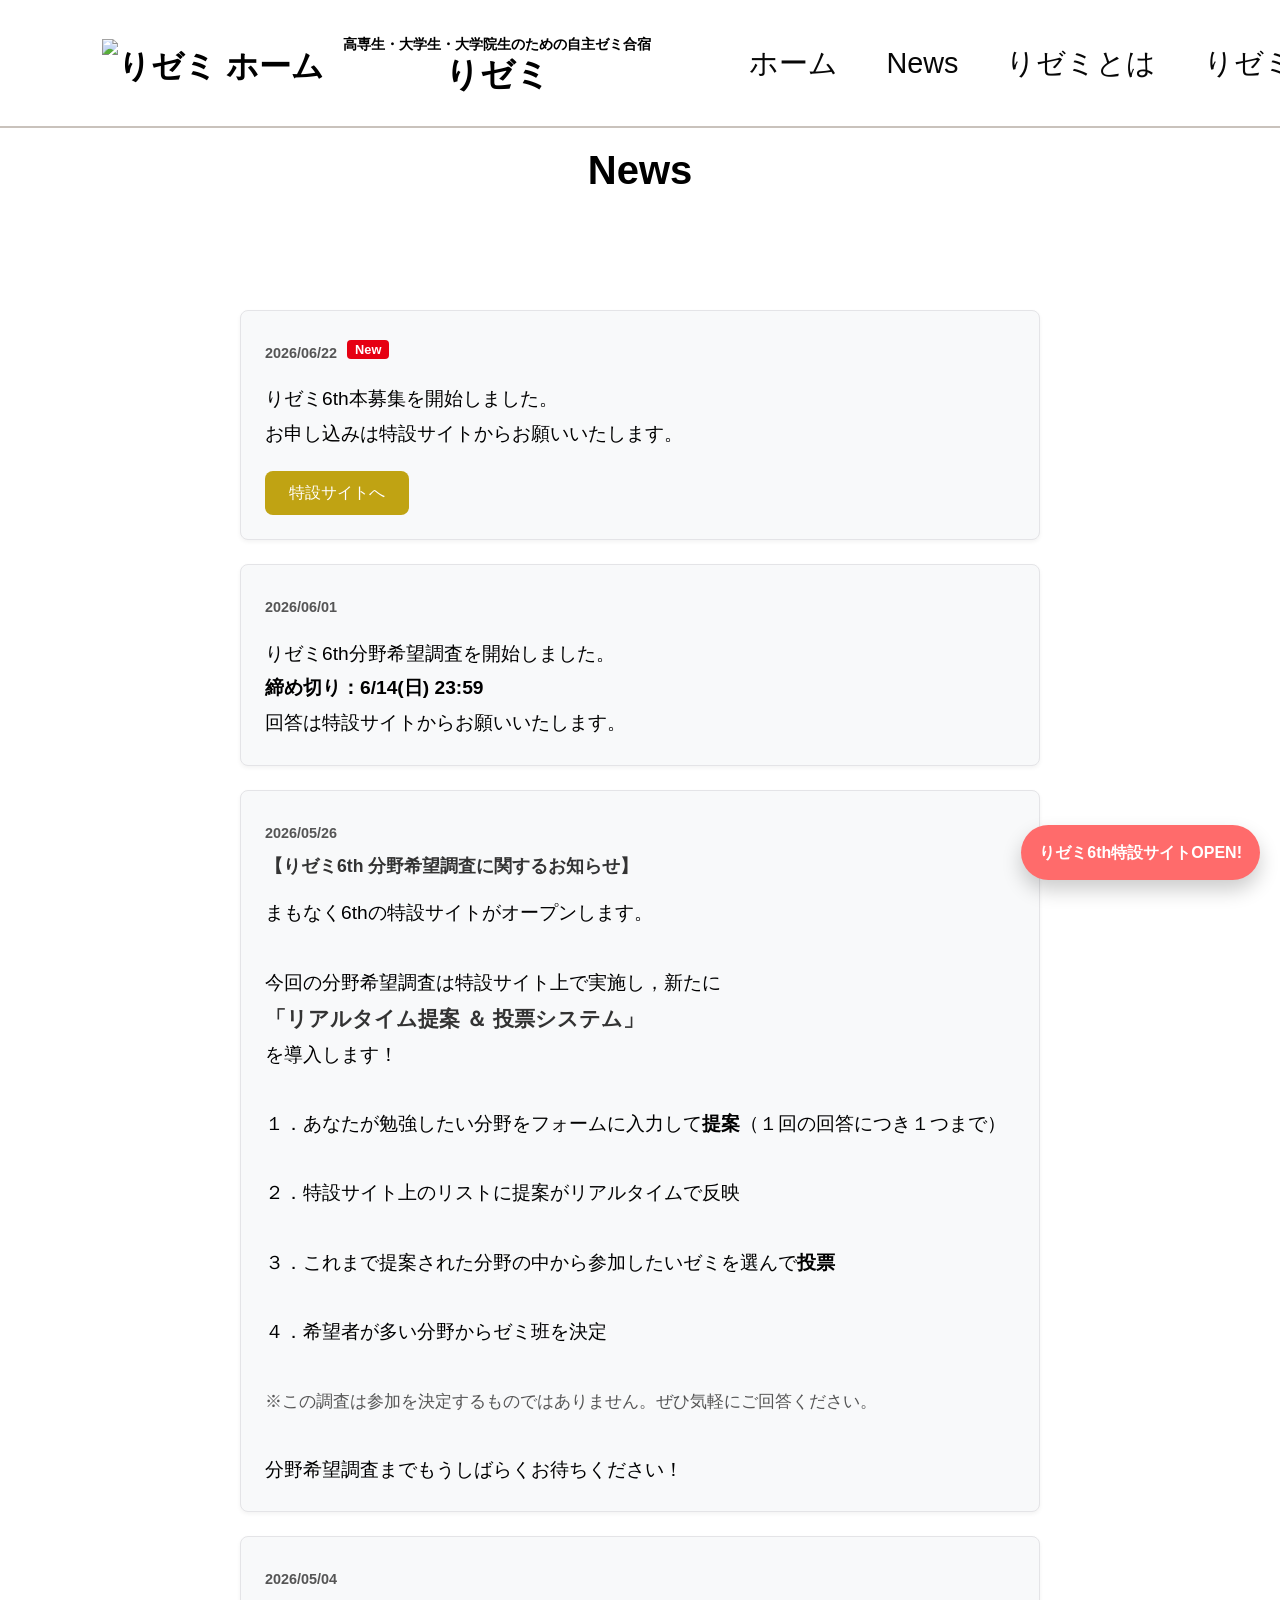
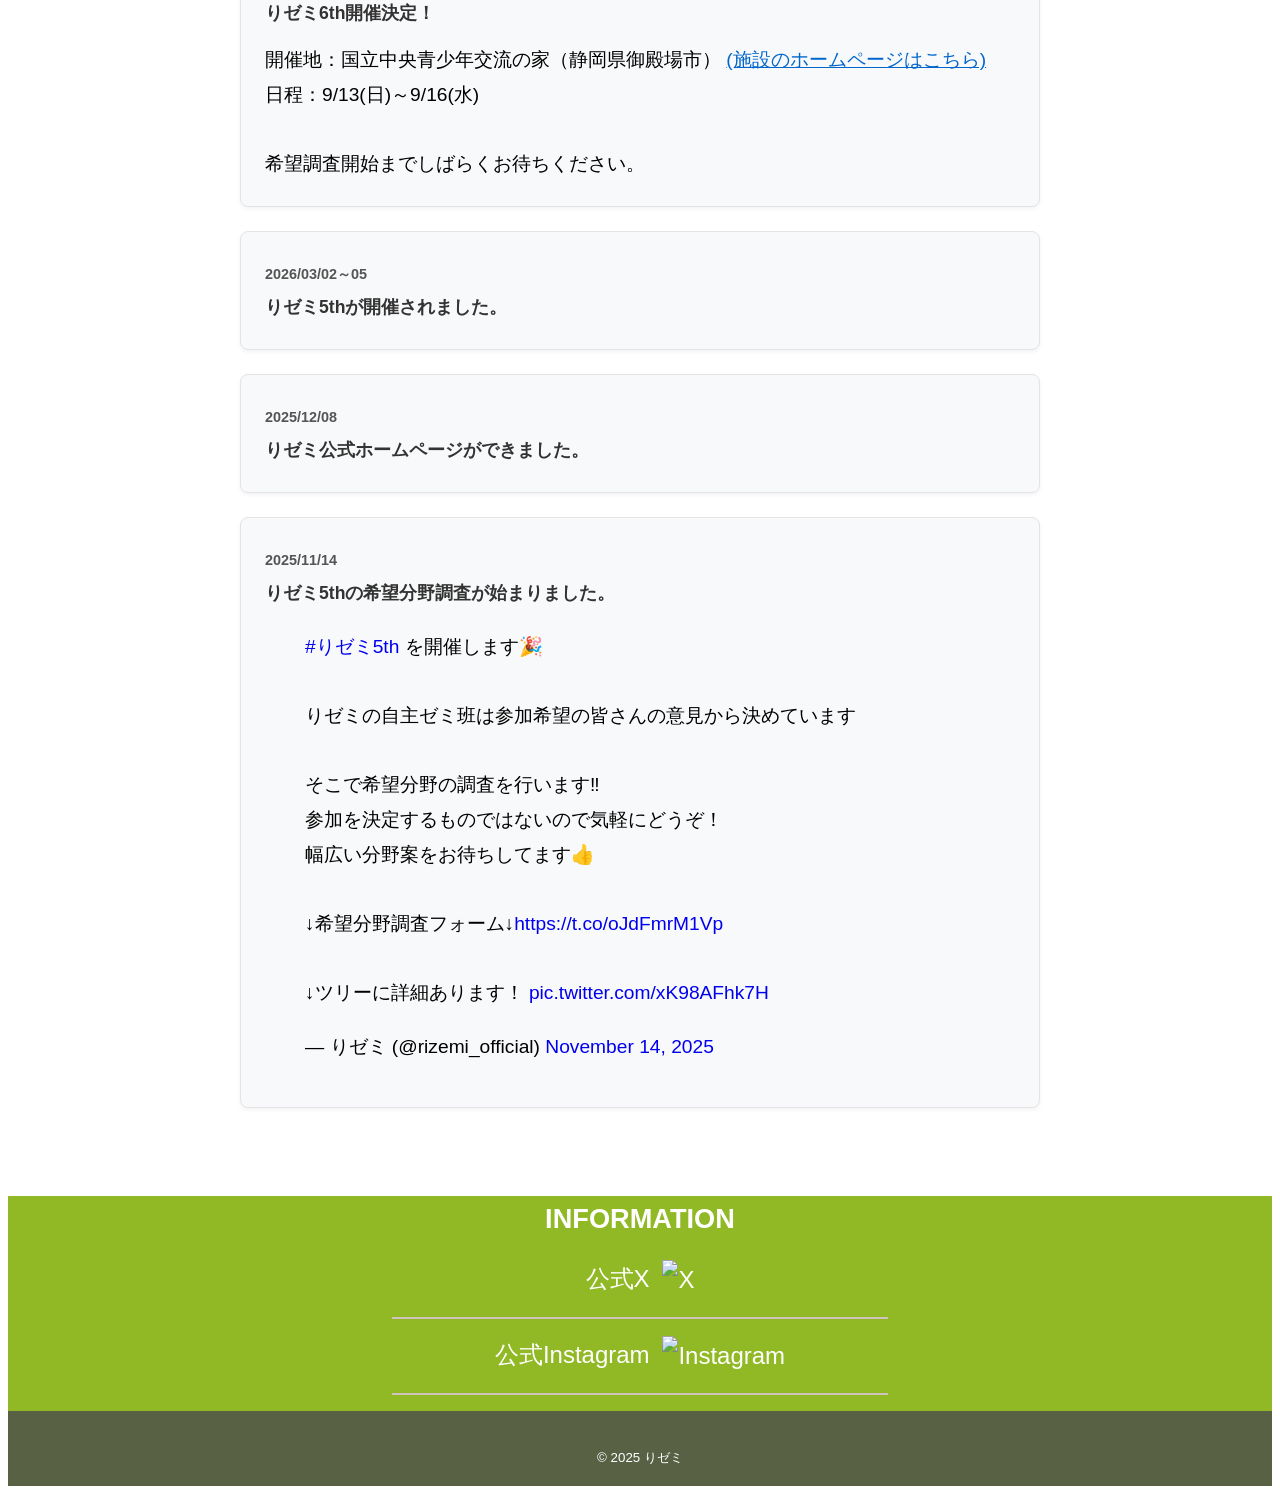
==== news.html @ 4ec4f910 "6/22 news" ====
<!DOCTYPE html>
<html lang="ja">
    <head>
        <meta charset="utf-8">
    <title>りゼミ</title>
    <meta name="description" content="高専生・大学生・大学院生のための自主ゼミ合宿">
        <meta name="viewport" content="width=device-width, initial-scale=1">
    
    <meta property="og:url" content="https://rizemi-official.github.io/news.html">
        <meta property="og:type" content="website">
        <meta property="og:title" content="News | りゼミ">
        <meta property="og:description" content="りゼミの最新情報や過去のお知らせ一覧です。">
        <meta property="og:image" content="https://rizemi-official.github.io/images/りゼミアイコン.png">
        
        <meta property="og:site_name" content="りゼミ">
        <script type="application/ld+json">
        {
          "@context": "https://schema.org",
          "@type": "WebSite",
          "name": "りゼミ",
          "url": "https://rizemi-official.github.io/"
        }
        </script>
        
    <link rel="icon" type="image/png" href="images/りゼミアイコン.png">

    <link rel="stylesheet" href="https://unpkg.com/ress/dist/ress.min.css">

    <link rel="preconnect" href="https://fonts.googleapis.com">
        <link rel="preconnect" href="https://fonts.gstatic.com" crossorigin>
        <link href="https://fonts.googleapis.com/css2?family=Kaisei+Opti&display=swap" rel="stylesheet">

    <link rel="stylesheet" href="./css/style.css?v=27">
    </head>

    <body>
        
        <a href="r6_sp.html" class="floating-banner">
             りゼミ6th特設サイトOPEN!
        </a>

        <header class="page-header wrapper">
            <h1 class="align-center head">
                <a href="index.html">
                    <img class="logo" src="images/りゼミアイコン.png" alt="りゼミ ホーム">
                    <div class="logo-text">
                        <span class="logo-top">高専生・大学生・大学院生のための<span class="about-text">自主ゼミ合宿</span></span>
                        <span class="logo-btm">りゼミ</span>
                    </div>
                </a>
                <div class="responsive_btn">
                    <div class="menu_line"></div>
                    <div class="menu_line"></div>
                    <div class="menu_line"></div>
                 </div>   
            </h1>
            <nav>
                <ul class="main-nav kaisei-opti-regular">
                    <li><a href="index.html">ホーム</a></li>
                    <li><a href="news.html">News</a></li>
                    <li><a href="detail.html">りゼミとは</a></li>
                    <li><a href="history.html">りゼミの歴史</a></li>

                    <div class="main-sns">
                        <a class="main-sns-link" href="https://x.com/rizemi_official"  ><img src="images/無題6_20251107002208.png" alt="公式X"></a>
                        <a class="main-sns-link" href="https://www.instagram.com/rizemi_official/" ><img src="images/Instagram_logo_2022.svg.webp" alt="公式Instagram"></a>
                    </div>
                </ul>
            </nav>
        </header>

        
        
        <h2 class="page-title" style="background-image: none; height: auto; padding: 2rem 0; font-size: 2.5rem;">
            News
        </h2>

        <section class="news" style="max-height: none; overflow-y: visible; max-width: 800px; border: none; background-color: transparent;">
            <ul style="padding-left: 0; list-style: none;">
                
                <li style="background: #f8f9fa; border: 1px solid #e4e4e7; border-radius: 8px; padding: 1.5rem; margin-bottom: 1.5rem; box-shadow: 0 2px 4px rgba(0,0,0,0.05);">
                    <span style="color: #555; font-weight: bold; font-size: 0.9rem;">2026/06/22</span><br>
                    <p style="margin-top: 0.8rem; margin-bottom: 0; line-height: 1.8;">
                        りゼミ6th本募集を開始しました。<br>
                        お申し込みは特設サイトからお願いいたします。
                    </p>
                    <div style="margin-top: 1.2rem;">
                        <a href="r6_sp.html" class="btn" style="font-size: 1rem; padding: 0.5rem 1.5rem; margin-bottom: 0;">特設サイトへ</a>
                    </div>
                </li>

                <li style="background: #f8f9fa; border: 1px solid #e4e4e7; border-radius: 8px; padding: 1.5rem; margin-bottom: 1.5rem; box-shadow: 0 2px 4px rgba(0,0,0,0.05);">
                    <span style="color: #555; font-weight: bold; font-size: 0.9rem;">2026/06/01</span><br>
                    <p style="margin-top: 0.8rem; margin-bottom: 0; line-height: 1.8;">
                        りゼミ6th分野希望調査を開始しました。<br>
                        <strong>締め切り：6/14(日) 23:59</strong><br>
                        回答は特設サイトからお願いいたします。
                    </p>
                </li>

                <li style="background: #f8f9fa; border: 1px solid #e4e4e7; border-radius: 8px; padding: 1.5rem; margin-bottom: 1.5rem; box-shadow: 0 2px 4px rgba(0,0,0,0.05);">
                    <span style="color: #555; font-weight: bold; font-size: 0.9rem;">2026/05/26</span><br>
                    <strong style="font-size: 1.1rem; color: #333;">【りゼミ6th 分野希望調査に関するお知らせ】</strong><br>
                    
                    <p style="margin-top: 0.8rem; margin-bottom: 0; line-height: 1.8;">
                        まもなく6thの特設サイトがオープンします。<br>
                        <br>
                        今回の分野希望調査は特設サイト上で実施し，新たに<br>
                        <strong style="font-size: 1.1em; color: #333;">「リアルタイム提案 ＆ 投票システム」</strong><br>
                        を導入します！<br>
                        <br>
                        １．あなたが勉強したい分野をフォームに入力して<strong>提案</strong>（１回の回答につき１つまで）<br>
                        <br>
                        ２．特設サイト上のリストに提案がリアルタイムで反映<br>
                        <br>
                        ３．これまで提案された分野の中から参加したいゼミを選んで<strong>投票</strong><br>
                        <br>
                        ４．希望者が多い分野からゼミ班を決定<br>
                        <br>
                        
                        <span style="font-size: 0.9em; color: #555;">※この調査は参加を決定するものではありません。ぜひ気軽にご回答ください。</span><br>
                        <br>
                        分野希望調査までもうしばらくお待ちください！
                    </p>
                </li>

                <li style="background: #f8f9fa; border: 1px solid #e4e4e7; border-radius: 8px; padding: 1.5rem; margin-bottom: 1.5rem; box-shadow: 0 2px 4px rgba(0,0,0,0.05);">
                    <span style="color: #555; font-weight: bold; font-size: 0.9rem;">2026/05/04</span><br>
                    <strong style="font-size: 1.1rem; color: #333;">りゼミ6th開催決定！</strong><br>
                    
                    <p style="margin-top: 0.8rem; margin-bottom: 0; line-height: 1.8;">
                        開催地：国立中央青少年交流の家（静岡県御殿場市）
                        <a href="https://fujinosato.niye.go.jp/" target="_blank" rel="noopener noreferrer" style="color: #0066cc; text-decoration: underline;">(施設のホームページはこちら)</a><br>
                        日程：9/13(日)～9/16(水)<br>
                        <br>
                        希望調査開始までしばらくお待ちください。
                    </p>
                </li>

                <li style="background: #f8f9fa; border: 1px solid #e4e4e7; border-radius: 8px; padding: 1.5rem; margin-bottom: 1.5rem; box-shadow: 0 2px 4px rgba(0,0,0,0.05);">
                    <span style="color: #555; font-weight: bold; font-size: 0.9rem;">2026/03/02～05</span><br>
                    <strong style="font-size: 1.1rem; color: #333;">りゼミ5thが開催されました。</strong>
                </li>

                <li style="background: #f8f9fa; border: 1px solid #e4e4e7; border-radius: 8px; padding: 1.5rem; margin-bottom: 1.5rem; box-shadow: 0 2px 4px rgba(0,0,0,0.05);">
                    <span style="color: #555; font-weight: bold; font-size: 0.9rem;">2025/12/08</span><br>
                    <strong style="font-size: 1.1rem; color: #333;">りゼミ公式ホームページができました。</strong>
                </li>

                <li style="background: #f8f9fa; border: 1px solid #e4e4e7; border-radius: 8px; padding: 1.5rem; margin-bottom: 1.5rem; box-shadow: 0 2px 4px rgba(0,0,0,0.05);">
                    <span style="color: #555; font-weight: bold; font-size: 0.9rem;">2025/11/14</span><br>
                    <strong style="font-size: 1.1rem; color: #333;">りゼミ5thの希望分野調査が始まりました。</strong><br>
                    <div style="margin-top: 1rem;">
                        <blockquote class="twitter-tweet">
                            <p lang="ja" dir="ltr"><a href="https://twitter.com/hashtag/%E3%82%8A%E3%82%BC%E3%83%9F5th?src=hash&amp;ref_src=twsrc%5Etfw">#りゼミ5th</a> を開催します🎉<br><br>りゼミの自主ゼミ班は参加希望の皆さんの意見から決めています<br><br>そこで希望分野の調査を行います‼️<br>参加を決定するものではないので気軽にどうぞ！<br>幅広い分野案をお待ちしてます👍<br><br>↓希望分野調査フォーム↓<a href="https://t.co/oJdFmrM1Vp">https://t.co/oJdFmrM1Vp</a><br><br>↓ツリーに詳細あります！ <a href="https://t.co/xK98AFhk7H">pic.twitter.com/xK98AFhk7H</a></p>&mdash; りゼミ (@rizemi_official) <a href="https://twitter.com/rizemi_official/status/1989262220837183953?ref_src=twsrc%5Etfw">November 14, 2025</a>
                        </blockquote> 
                        <script async src="https://platform.twitter.com/widgets.js" charset="utf-8"></script>
                    </div>
                </li>

            </ul>
        </section>

        

        <footer class="page-footer kaisei-opti-regular">
            <h3 class="foot-title">INFORMATION</h3>
            <table class="info">
                <tr>
                    <th><a class="sns" href="https://x.com/rizemi_official">公式X<img src="images/無題6_20251107002208.png" alt="X"></a></th>
                </tr>
                <tr>
                    <th><a class="sns" href="https://www.instagram.com/rizemi_official/">公式Instagram<img src="images/Instagram_logo_2022.svg.webp" alt="Instagram"></a></th>
                </tr>
            </table>
            <div class="copyright" style="text-align: center; margin-top: 1rem; padding-bottom: 1rem;">
                <small>&copy; 2025 りゼミ</small>
            </div>
        </footer>
    <script src="js/master.js"></script> 
    </body>
</html>
---- css/style.css ----
@charset "UTF-8";

/* =========================================
   共通部分
========================================= */
html {
    font-size: 100%;
    scroll-behavior: smooth;
}
body {
    font-family: "Hiragino Kaku Gothic ProN", "Hiragino Sans", "BIZ UDPGothic", sans-serif;
    line-height: 1.7;
    color: black;
    /* 💡ヘッダーの縦幅を縮めたため、余白も70pxに少し減らしました */
    padding-top: 70px; 
}
a {
    text-decoration: none;
}
img {
    max-width: 100%;
}
@font-face {
    font-family: "AinoteFont";
    src: url("../fonts/AinoteFont.otf") format('otf');
    font-weight: normal;
    font-style: normal;
}
.font-Ainote {
    font-family: "AinoteFont", sans-serif;
}
.kaisei-opti-regular {
  font-family: "Kaisei Opti", serif;
  font-weight: 400;
  font-style: normal;
}

/*レイアウト*/
.wrapper {
    max-width: 1120px;
    margin: auto;
    padding: 0 1.5rem;
}
.align-center {
    text-align: center;
}

/* ボタン */
.btn {
    display: inline-block;
    font-size: 1.5rem;
    background-color: #C0A313;
    color: #fff;
    border-radius: 8px;
    padding: .75rem 1.5rem;
    margin-bottom: 2rem;
    transition: .5s;
}
.btn:hover {
    background-color: #C8A978;
}

/* =========================================
   特設ページへの誘導（index.htmlで使用）
========================================= */
.floating-banner {
  position: fixed;
  right: 20px;
  bottom: 20px;
  background: #ff6b6b;
  color: #fff;
  text-decoration: none;
  padding: 14px 18px;
  border-radius: 999px;
  font-weight: bold;
  box-shadow: 0 10px 20px rgba(0,0,0,0.2);
  z-index: 1000;
}
.floating-banner:hover {
  background: #ff3b3b;
}
.special-banner-bg {
  display: block;
  width:90%;
  max-width: 1000px;
  height: 220px;
  margin: 40px auto 0;
  background-image: url("../images/5th/5th_4.jpg"); 
  background-size: cover;
  background-position: center;
  border-radius: 20px;
  text-decoration: none;
  position: relative;
  overflow: hidden;
  box-shadow: 0 15px 30px rgba(0,0,0,0.25);
  transition: 0.4s ease;
}
.special-banner-bg:hover {
  transform: scale(1.02);
}
.banner-overlay {
  position: absolute;
  inset: 0;
  background: rgba(0, 0, 0, 0.75);
  display: flex;
  flex-direction: column;
  align-items: center;
  justify-content: center;
  color: #fff;
}
.banner-sub {
  font-size: 1rem;
  letter-spacing: 0.15em;
  opacity: 0.85;
}
.banner-main {
  font-size: 2rem;
  font-weight: bold;
  margin-top: 10px;
}

/* =========================================
   特設ページ（共通・スマホベース）
========================================= */

/* 本体ダークモード */
body.r6-sp {
    background-color: #121214; 
    color: #e4e4e7;            
}

/* 特設ヘッダー */
.page-header-sp {
    padding-top: 1rem;
    padding-bottom: 1rem;
    border-bottom: 1px solid #c9c2bc;
    position: fixed !important;
    top: 0;
    left: 0;
    width: 100%;
    background-color: #121214;
    z-index: 9999;
}
.head-sp {
    display:  flex;
    align-items: center;
    justify-content: space-between;
}
.head-sp a {
    display: flex;
    align-items: center;
    gap: 0.8rem;
    color: #cecece;
}
.head-sp a:hover {
    color: #2A91D3;
}
.main-nav-sp {
    justify-content: center;
    gap: 4rem;
    font-size: 1.5rem;
    list-style: none;
    background: #77767F;
    background-size: contain;
    background-repeat: no-repeat;
    border-radius: 10px;
    border: 2px solid black;
    width: 60%;
    padding: 40px 0 0 0;
    margin-top: 0;
    position: fixed;
    z-index: 100;
    top: 0;
    right: -100%;
    transition: .5s;
    display: block;
    text-align: center;
    opacity: 0.97;
}
.main-nav-sp a {
    color: #cecece;
}
.main-nav-sp a:hover {
    color: #2A91D3;
}
.main-nav-sp.menu_active {
    right: 0;
}
.main-nav-sp li {
    margin: 1rem 2rem 1rem 0;
}

.first-logo {
    max-width: 900px;
    margin: 1rem auto 0;
    width: 95%; 
}

/* サイト内リンク */
.top-sp {
    margin: 2rem;
    padding: 1rem 0 1rem 0;
    display: flex;
    align-items: center;
    justify-content: space-between;
    font-size: 1rem;
    border-top: 1px solid #cecece;
    border-bottom: 1px solid #cecece;
}
.top-sp a {
    flex: 1;
    padding: 1.5rem;
    align-items: center;
    text-align: center;
    gap: 0.8rem;
    color: #cecece;
    position: relative;
    transition: 0.3s;
}
.top-sp a:not(:last-child)::after {
    content: "";
    position: absolute;
    top: 15%;
    right: 0;
    width: 1px;
    height: 70%;
    background: #fff;
    opacity: 0.4;
}
.top-sp a:hover {
    color: #91B825;
}

/* ページ内リンクで飛んだ時にヘッダーに隠れないようにする設定 */
#detail-sp,
#zemi-sp,
#event-sp,
#apply-sp {
    scroll-margin-top: 120px; 
}


/* INFORMATION */
.detail-sp {
  width: 90%;
  max-width: 800px;
  margin: 3rem auto;
  border-collapse: collapse;
  position: relative;
  border-left: 2px solid #cecece;
  border-bottom: 2px solid #cecece;
  padding-left: 20px;
}
.detail-sp caption {
  caption-side: top;
  text-align: left;
  font-size: 1.5rem;
  font-weight: bold;
  letter-spacing: 2px;
  margin-bottom: 15px;
  color: #cecece;
  position: relative;
}
.detail-sp caption::after {
  content: "";
  position: absolute;
  left: -1rem;
  bottom: -6px;
  width: 70%;
  height: 2px;
  background: #cecece;
}
.detail-sp th ,.detail-sp td {
  padding: 20px 10px;
  vertical-align: middle;
  color: #cecece;
}
.detail-sp th {
  width: 140px;
    padding-left: 50px;
    padding-right: 40px;
  text-align: center;
  font-weight: normal;
  white-space: nowrap;
  color: #cecece;
}
.detail-sp td {
    text-align: left;
    padding-left: 0;
}
.detail-sp a {
    color: #e3acae;
}
.detail-sp a:hover {
    color: #C0A313;
}

/* ゼミ班共通 */
.speace-sp {
  margin: 1rem auto 0;
}
.zemi-sp {
  width: 90%;
  max-width: 800px;
  margin: 1rem auto;
  border-collapse: collapse;
  position: relative;
  border-left: 2px solid #cecece;
  border-bottom: 2px solid #cecece;
  padding-left: 20px;
  padding-bottom: 1rem;
}
.zemi-title-sp {
  max-width: 800px;
    width: 90%;
  caption-side: top;
  text-align: left;
  font-size: 1.5rem;
  font-weight: bold;
  letter-spacing: 2px;
  margin-left: auto;
  margin-right: auto;
  margin-bottom: 15px;
  color: #cecece;
  position: relative;
}
.zemi-title-sp::after {
  content: "";
  position: absolute;
  left: -1rem;
  bottom: -6px;
  width: 70%;
  height: 2px;
  background: #cecece;
}

/* ゼミ班一覧のグリッドレイアウト（PC版横2列） */
.zemi-grid-container {
    display: grid;
    grid-template-columns: 1fr;
    gap: 15px;
}
@media (min-width: 1000px) {
    .zemi-grid-container {
        grid-template-columns: 1fr 1fr; /* PC版のみ横2列 */
        gap: 20px;
        align-items: start; /* 💡 隣のカードが伸びるのを防ぐ設定 */
    }
}

/* ゼミ班の開閉ボタン（アコーディオン）のCSS */
.zemi-details summary {
    cursor: pointer;
    outline: none;
    list-style: none; /* デフォルトの黒い三角を消す */
    position: relative;
    padding-right: 2rem; /* ▼マークと文字が被らないように余白を作る */
}
.zemi-details summary::-webkit-details-marker {
    display: none; /* Safari用の三角消し */
}
.toggle-icon {
    position: absolute;
    right: 0;
    top: 50%;
    transform: translateY(-50%);
    display: inline-block;
    transition: transform 0.3s ease;
    font-size: 0.9rem;
    color: #91b825;
}
/* 開いた時に▼を▲に回転させる */
.zemi-details[open] summary .toggle-icon {
    transform: translateY(-50%) rotate(180deg);
}

/* EVENT */
.event-sp {
  width: 90%;
  max-width: 800px;
  margin: 1rem auto;
  border-collapse: collapse;
  position: relative;
  border-left: 2px solid #cecece;
  border-bottom: 2px solid #cecece;
  padding-left: 20px;
  padding-bottom: 1rem;
}
.enent-sp img {
    width: 60%;
    height: auto;
    display: block;
    margin: 0 auto;
}
.event-sp blockquote {
    font-size: 0.8rem;
    margin: 0.5rem;
}
.event-sp cite a {
    color: #e3acae;
}

/* 上に戻るボタン */
.pagetop {
    height: 50px;
    width: 50px;
    position: fixed;
    right: 30px;
    bottom: 30px;
    border: solid 2px #cecece;
    border-radius: 50%;
    background-color: #46454B;
    display: flex;
    justify-content: center;
    align-items: center;
    z-index: 2;
}
.pagetop__arrow {
    height: 10px;
    width: 10px;
    border-top: 3px solid #cecece;
    border-right: 3px solid #cecece;
    transform: translateY(20%) rotate(-45deg);
}

/* 古い参加申し込みボタン（index.html等で使われている場合） */
.join {
    position: fixed;
    left: 5px;
    bottom: 30px;
    border: solid 2px #46454B;
    background-color: #a25768;
    display: flex;
    justify-content: center;
    align-items: center;
    z-index: 2;
}
.join-text {
    color: #cecece;
    font-size: 1rem;
}

/* 右下の追従申し込みボタン（r6_sp.htmlで使用） */
.floating-apply-btn {
    position: fixed;
    bottom: 25px;
    right: 25px;
    background-color: #ff6b6b;
    color: #fff;
    padding: 12px 20px;
    border-radius: 50px;
    font-weight: bold;
    font-size: 0.95rem;
    text-decoration: none;
    box-shadow: 0 4px 15px rgba(255, 107, 107, 0.4);
    z-index: 1000;
    transition: transform 0.2s, background-color 0.2s, box-shadow 0.2s;
    text-align: center;
    line-height: 1.4;
}
.floating-apply-btn:hover {
    transform: scale(1.05);
    background-color: #ff5252;
    color: #fff;
    box-shadow: 0 6px 20px rgba(255, 107, 107, 0.6);
}

/* PC版（画面幅768px以上）の時に申し込みボタンを大きくする設定 */
@media screen and (min-width: 768px) {
    .floating-apply-btn {
        bottom: 40px;
        right: 40px;
        padding: 18px 40px;
        font-size: 1.3rem; 
        line-height: 1.5;
        box-shadow: 0 6px 20px rgba(255, 107, 107, 0.5); 
    }
}


/* 特設フッター */
.page-footer-sp {
    background-color: #e6e6e6; /* 白寄りの優しい灰色 */
    color: #333333;
    margin-top: 2rem;
}
.page-footer-sp .info a {
    color: #333333;
}
.page-footer-sp .info a:hover {
    color: #91b825; /* リンクホバー時も優しい緑に統一 */
}
/* コピーライト部分 */
.page-footer-sp .copyright {
    background-color: #cccccc; /* 少しだけ濃い灰色にして区切りをつける */
    color: #333333;
    text-align: center;
    padding: 2rem 0;
    margin-top: 4rem;
}


/* =========================================
   通常ページ（共通・スマホベース）
========================================= */

/* 通常ヘッダー */
.page-header {
    background-color: #fff;
    padding-top: 1rem;
    padding-bottom: 1rem;
    border-bottom: 2px solid #c9c2bc;
    position: fixed !important;
    top: 0;
    left: 0;
    width: 100%;
    z-index: 9999;
}
.head {
    display:  flex;
    align-items: center;
    justify-content: space-between;
}
.head a {
    display: flex;
    align-items: center;
    gap: 0.8rem;
    color: black;
}
.head a:hover {
    color: #2A91D3;
}
.logo {
    height: 2em;
    width: auto;
    vertical-align: middle;
}

.logo-text {
    display: flex;
    flex-direction: column;
    justify-content: center;
    line-height: 1.0; 
}

.logo-top {
    display: none; 
    font-size: 0.6rem;
    line-height: 1.4;   
    margin-bottom: 2px;
}
.logo-btm {
    font-size: 1.5rem; 
    line-height: 1.0;
}

/* Responsive menu button */
.responsive_btn {
  flex-direction: column;
  align-items: center;
  justify-content: center;
  width: 32px;
  height: 32px;
  margin: 0 1rem 0 1rem;
  cursor: pointer;
  z-index: 2000;
  right: 1.5rem;
  transition: 0.3s;
}
.menu_line {
  background: black;
  border-radius: 4px;
  width: 100%;
  height: 5px;
  margin: 4px 0;
  transition: 0.3s;
}
.responsive_btn.active .menu_line:nth-child(1) {
  transform: translateY(9px) rotate(45deg);
}
.responsive_btn.active .menu_line:nth-child(2) {
  opacity: 0;
}
.responsive_btn.active .menu_line:nth-child(3) {
  transform: translateY(-9px) rotate(-45deg);
}

/* Responsive style */
.header_bg {
    position: relative;
}
.header_nav_lists li {
    margin: 0 0 40px;
    text-align: center;
}
.main-top {
    font-size: 1.5rem;
    margin: 1rem 2rem 0 0;
}
.main-sns {
    margin-top: 2rem;
    padding: 1.5rem 0;
    border-top: 1px solid gray;
    text-align: center;
}
.main-sns img {
    height: 2rem;
    vertical-align: middle;
    margin-right: 1rem;
}

/* 通常用スマホナビ */
.main-nav {
    justify-content: center;
    gap: 4rem;
    font-size: 1.5rem;
    list-style: none;
    background: #fffcf9;
    background-size: contain;
    background-repeat: no-repeat;
    border-radius: 10px;
    border: 2px solid black;
    width: 60%;
    padding: 40px 0 0 0;
    margin-top: 0;
    position: fixed;
    z-index: 100;
    top: 0;
    right: -100%;
    transition: .5s;
    display: block;
    text-align: center;
    opacity: 0.97;
}
.main-nav a {
    color: black;
}
.main-nav a:hover {
    color: #2A91D3;
}
.main-nav.menu_active {
    right: 0;
}
.main-nav li {
    margin: 1rem 2rem 1rem 0;
}

/* 見出し */
.font-english {
    font-family: 'Philosopher', sans-serif;
    font-weight: normal;
}
.page-title,
.heading-large,
.heading-medium {
    font-size: 2rem;
    text-align: center;
    margin: 1rem;
}
.page-title {
    margin-top: 2rem;
    height: 40vh;
    display: flex;
    align-items: center;
    justify-content: center;
    line-height: 1.4;
    background-image: url("../images/2616620.jpg");
    background-size: contain;
    background-repeat: no-repeat;
    background-position: center;
}
.heading-large {
    margin-bottom: 1rem;
    border-bottom: 1px solid #C8A978;
}

/* ホーム */
.about {
    max-width: 680px;
    padding: 0.2rem;
    margin: 2rem auto 0;
    text-align: center;
}
.about p {
    margin: 2rem 0 2rem 0;
}
.about-text {
    display: block;
}

/* スライドショー */
.your-class .slick-slide {
  height: 250px;
  display: flex;
  align-items: center;
  justify-content: center;
  margin: 2rem;
}
.your-class img {
  width: 100%;
  height: 100%;
  object-fit: cover;
}
.slick-next {
    display: none !important;
}

/* ニュース */
.news {
    max-width: 736px;
    width: 90%;
    max-height: 600px;
    justify-content: center;
    margin: 1rem auto;
    border: 2px solid #ccc;
    border-radius: 10px;
    padding: 1rem;
    overflow-y: auto;
    background-color: #fafafa;
}
.news-title {
    border-bottom: 1px solid #c9c2bc;
    margin: 0;
}
.news li {
    list-style: none;
    border-bottom: 1px solid #c9c2bc;
}
.news ul {
    padding-left: 0;
    margin-bottom: 0;
}

/* 詳細 */
.detail {
  text-align: center;
  max-width: 800px;
  margin: 1rem auto;
  padding: 1.5rem;
  line-height: 1.8;
}
.detail-title {
  display: block;
  font-size: 1.8rem;
  font-weight: bold;
  margin-bottom: 0.8rem;
  background-color: #bed778;
  border-radius: 8px;   
}
.detail-text {
  display: block;
  font-size: 1rem;
  padding-top: 1rem;
}
.detail-text a {
    color: #2A91D3;
}
.detail-text a:hover {
    color: #2A91D3;
}

/* りゼミの歴史 */
.history-title {
    max-width: 650px;
    width: 90%;
    font-size: 5rem;
    text-align: center;
    -webkit-text-stroke: 1px black;
    margin: 2rem auto ;
    padding: 0 1rem 0 1rem;
    border: 2px solid black;
    color: white;
}
.r1 {
    background :linear-gradient(rgba(0, 0, 0, .4),  rgba(0, 0, 0, .4)),url(../images/1st/1st_1.jpg);
    background-size: 100%;
    background-repeat: no-repeat;
    background-position: center;
}
.r2 {
    background :linear-gradient(rgba(0, 0, 0, .4),  rgba(0, 0, 0, .4)),url(../images/2nd/2nd_1.png);
    background-size: 100%;
    background-repeat: no-repeat;
    background-position: center;
}
.r3 {
    background :linear-gradient(rgba(0, 0, 0, .4),  rgba(0, 0, 0, .4)),url(../images/3rd/3rd_1.jpg);
    background-size: 100%;
    background-repeat: no-repeat;
    background-position: center;
}
.r4 {
    background :linear-gradient(rgba(0, 0, 0, .4),  rgba(0, 0, 0, .4)),url(../images/4th/4th_1.jpg);
    background-size: 100%;
    background-repeat: no-repeat;
    background-position: center;
}
.r5 {
    background :linear-gradient(rgba(0, 0, 0, .4),  rgba(0, 0, 0, .4)),url(../images/5th/5th_4.jpg);
    background-size: 100%;
    background-repeat: no-repeat;
    background-position: center;
}
.comingsoon {
    text-align: center;
    font-size: 1rem;
    margin: 4rem;
}

/* 各回のページ */
.rizemi-detail {
  max-width: 800px;
  margin: 2rem auto;
  padding: 1rem;
}
.detail-card {
  background: #fafafa;
  border-radius: 12px;
  border: 2px solid #ddd;
  padding: 1.5rem;
  box-shadow: 0 4px 10px rgba(0,0,0,0.05);
}
.detail-item {
  display: flex;
  justify-content: space-between;
  align-items: center;
  border-bottom: 1px solid #ccc;
  padding: 1rem 0;
  font-size: 1.1rem;
}
.detail-item:last-child {
  border-bottom: none;
}
.label {
  font-weight: bold;
  color: #555;
}
.value {
  color: #000;
}

/* アコーディオン（通常） */
.seminars {
  margin: 3rem auto;
  padding: 1rem;
}
.accordion {
  max-width: 550px;
  margin: 0 auto;
}
.accordion-item {
  border: 2px solid #ddd;
  border-radius: 10px;
  margin-bottom: 1rem;
  overflow: hidden;
  background: #fff;
}
.accordion-header {
  width: 100%;
  background: #91b825;
  color: #fff;
  padding: 1rem 1.2rem;
  font-size: 1.5rem;
  text-align: center;
  border: none;
  cursor: pointer;
  display: flex;
  justify-content: space-between;
  align-items: center;
}
.accordion-icon {
  font-size: 1.4rem;
  transition: transform 0.3s ease;
}
.accordion-content {
  max-height: 0;
  overflow: hidden;
  background: #fafafa;
  padding: 0 1.2rem;
  transition: max-height 0.4s ease;
  line-height: 1.7;
}
.accordion-item.active .accordion-content {
  padding: 1rem 1.2rem;
}
.accordion-item.active .accordion-icon {
  transform: rotate(45deg);
}

/* 通常フッター */
.page-footer {
    background-color: #91b825;
    color:white;
    margin-top: 2rem;
}
.foot-title {
    margin: 1rem auto 0;
    text-align: center;
    font-size: 1.7rem;  
}
.info {
    width: 100%;
    max-width: 544px;
    margin: auto;
    padding: 0 1.5rem;
    font-size: 1.5rem;
    border-spacing: 0;
}
.info th,
.info td {
    border-bottom: 2px solid #cfc4bb;
}
.info th {
    text-align: center;
    font-weight: normal;
    padding: 1rem;
    gap: 2rem;
}
.info td {
    padding: 1rem 0;
}
.info a {
    color: #fff;
}
.info a:hover {
    color: #2A91D3;
}
.sns img {
    height: 1.5em;
    vertical-align: middle;
    margin-left: 0.8rem;
}
.copyright {
    background-color: #596144;
    text-align: center;
    padding: 2rem 0;
    margin-top: 4rem;
    color: #fff; 
}

/* ニュースの「New」バッジ自動付与 */
.news ul li:first-child > span:first-child::after {
    content: "New";
    background-color: #e60012; 
    color: #fff;               
    font-size: 0.8rem;
    padding: 2px 8px;
    border-radius: 4px;        
    margin-left: 10px;         
    font-weight: bold;
    vertical-align: text-bottom;
}

/* =========================================
   「りゼミとは」ページレイアウト
========================================= */
.about-wrapper {
    padding: 3rem 1rem;
    max-width: 1000px;
    margin: 0 auto;
}
.about-intro {
    text-align: center;
    margin-bottom: 5rem;
}
.about-main-title {
    font-size: 2.5rem;
    color: #333;
    margin-bottom: 1.5rem;
    letter-spacing: 0.1rem;
}
.about-intro p {
    font-size: 1.1rem;
    line-height: 2;
    color: #555;
}
.about-block {
    display: flex;
    align-items: center;
    justify-content: space-between;
    gap: 40px; 
    margin-bottom: 5rem;
}
.about-block.reverse {
    flex-direction: row-reverse;
}
.about-img {
    flex: 1; 
}
.about-img img {
    width: 100%;
    height: auto;
    border-radius: 12px; 
    box-shadow: 0 8px 20px rgba(0,0,0,0.1); 
}
.about-text {
    flex: 1;
}
.about-text h3 {
    font-size: 1.8rem;
    color: #91B825; 
    margin-bottom: 1.2rem;
    border-left: 5px solid #91B825; 
    padding-left: 10px;
}
.about-text p {
    font-size: 1rem;
    line-height: 1.9;
    color: #444;
    margin-bottom: 1.5rem;
}
.about-link {
    display: inline-block;
    color: #0066cc;
    font-weight: bold;
    text-decoration: underline;
    text-underline-offset: 4px;
    transition: opacity 0.3s;
}
.about-link:hover {
    opacity: 0.7;
}

/* =========================================
   レスポンシブ：タブレット・スマホ調整
========================================= */
@media (max-width: 768px) {
    .about-block, 
    .about-block.reverse {
        flex-direction: column; 
        gap: 20px;
        margin-bottom: 4rem;
    }
    .about-intro p {
        text-align: left; 
    }
}
@media (max-width: 999px) {
    .intro-title {
        font-size: 2.2rem;
    }
    .intro-big-logo {
        width: 80px;
    }
}

/* =========================================================
   デスクトップ版（PCレイアウト完全統合版）
========================================================= */
@media (min-width: 1000px) {

    .wrapper {
        max-width: 1300px;
    }

    /* 見出し・フォント設定 */
    .page-title {
        font-size: 1.5rem;
    }
    .heading-large {
        font-size: 2rem;
    }
    .kaisei-opti-regular {
        font-family: "Hiragino Kaku Gothic ProN", "Hiragino Sans", "BIZ UDPGothic", sans-serif;
    }
    
    /* ヘッダー全体（通常＆特設）*/
    .page-header,
    .page-header-sp {
        display: flex;
        justify-content: space-between;
        align-items: center;
        padding-top: 2.3rem;    
        padding-bottom: 2.3rem; 
    }
    
    /* 通常ページにだけは下線を引く */
    .page-header {
        border-bottom: 2px solid #c9c2bc;
    }

    /* ロゴ周りのPCサイズ調整（通常・特設両方に強制適用！） */
    .page-header .logo,
    .page-header-sp .logo {
        height: 2.5em;
    }

    .page-header .logo-text,
    .page-header-sp .logo-text {
        line-height: 1.0; /* 全体の無駄な行間をリセット */
    }

    /* NEWSエリア（PC版） */
    .news {
        margin: 2rem auto 0;
        width: 90%;
        max-width: 600px;
        max-height: 800px;
        padding: 2rem;
    }
    .news ul {
        padding-left: 2rem;
    }
    .news li {
        font-size: 1.2rem;
        line-height: 1.8;
        padding-bottom: 1.5rem;
    }

    .main-menu {
        display: none;
    }
    .container {
        justify-content: center;
        align-items: flex-start;
        gap: 1rem;
        flex-wrap: wrap;
    }
    .main-sns {
        display: none;
    }

    .container section {
        border-radius: 8px;
        padding: 1rem;
        width: 650px;
    }
    
    /* PC用ナビメニュー（通常と特設を全く同じデザインに完全統一！） */
    .main-nav,
    .main-nav-sp {
        position: static;
        height: auto;
        width: auto;
        background: none;
        display: flex;
        justify-content: flex-end; /* メニューを右側に寄せる */
        align-items: center;
        gap: 3rem; /* メニュー同士の隙間 */
        padding: 0;
        transition: none;
        color: #91B825;
        border: none;
        font-size: 1.8rem;
        margin-bottom: 0;
    }
    
    .main-nav li,
    .main-nav-sp li {
        margin: 0;
    }

    .responsive_btn {
        display: none;
    }

    .about-text {
        display: inline;
    }
}
/* 💡PC用設定（バリア）閉じ */


/* =========================================================
   ヘッダー幅、ロゴサイズ、すき間など
========================================================= */
.page-header, .page-header-sp {
    padding-top: 0.8rem !important;
    padding-bottom: 0.8rem !important;
    max-width: none !important;
    width: 100% !important;
}

/* 📱 スマホ版：ロゴと文字の間隔を狭く、ロゴの基本サイズ */
.head-sp a, .head a {
    gap: 0.5rem !important; 
}
.page-header .logo, .page-header-sp .logo {
    height: 2.2rem !important; 
}
.page-header .logo-btm, .page-header-sp .logo-btm {
    font-size: 1.5rem !important; 
}

/* 💻 PC版のみ：中央寄せ、ロゴ拡大、文字拡大、サブタイトル再表示 */
@media (min-width: 1000px) {
    .page-header, .page-header-sp {
        padding-left: 8vw !important;
        padding-right: 8vw !important;
    }
    .head-sp a, .head a {
        gap: 1.2rem !important; 
    }
    .page-header .logo, .page-header-sp .logo {
        height: 3.0rem !important; 
    }
    .page-header .logo-btm, .page-header-sp .logo-btm {
        font-size: 2.1rem !important; 
    }
    .page-header .logo-top, .page-header-sp .logo-top {
        display: block !important;
        font-size: 0.9rem !important; 
        margin-bottom: 4px !important;
    }
}


/* =========================================================
   特設ページ（ダークモード）専用の強制上書きデザイン
========================================================= */

/* 特設ヘッダーの文字 */
body.r6-sp .page-header-sp a,
body.r6-sp .page-header-sp .logo-top,
body.r6-sp .page-header-sp .logo-btm {
    color: #ccff00 !important; /* 💡白から蛍光グリーンへ */
}

/* 特設ページのロゴを光らせる（縁取り） */
body.r6-sp .page-header-sp .logo {
    border-radius: 50%;
    box-shadow: 0 0 12px rgba(204, 255, 0, 0.7); 
    background-color: #ffffff; /* ロゴの内側が透過している場合の対策 */
}

/* 三本線 */
body.r6-sp .menu_line {
    background: #ccff00 !important; /* 💡ここも蛍光グリーンへ */
}

/* INFO・ゼミ班・EVENTリンクのホバー色 */
body.r6-sp .top-sp a:hover {
    color: #91b825 !important;
}

/* =========================================================
   特設ページ トップ画像レイアウト
========================================================= */
.hero-poster-single {
    text-align: center;
    margin: 2rem auto 0; /* 下の余白をゼロにして、すぐタブが来るように設定 */
}
.hero-poster-single img {
    width: 70%;
    max-width: 700px;
    height: auto;
    border-radius: 12px;
    box-shadow: 0 4px 15px rgba(0,0,0,0.3);
}

/* スマホ画面では70%だと小さすぎるため、90%に広げます */
@media (max-width: 768px) {
    .hero-poster-single img {
        width: 90%;
    }
}

/* =========================================================
   ゼミ班の「扱う本の例」の画像レイアウト
========================================================= */
.book-images {
    display: flex;
    justify-content: center; /* 1冊なら中央、2冊なら中央寄りで横並び */
    gap: 15px; /* 画像同士の隙間 */
    margin-top: 15px;
}
.book-images img {
    width: 45%; /* 横に2つ並ぶように幅を制限 */
    max-width: 140px; /* PCなどで大きくなりすぎないように最大幅を設定 */
    height: auto;
    border-radius: 4px; /* 角を少し丸く */
    box-shadow: 0 4px 10px rgba(0,0,0,0.5); /* 本に少し影をつける */
    object-fit: cover;
}
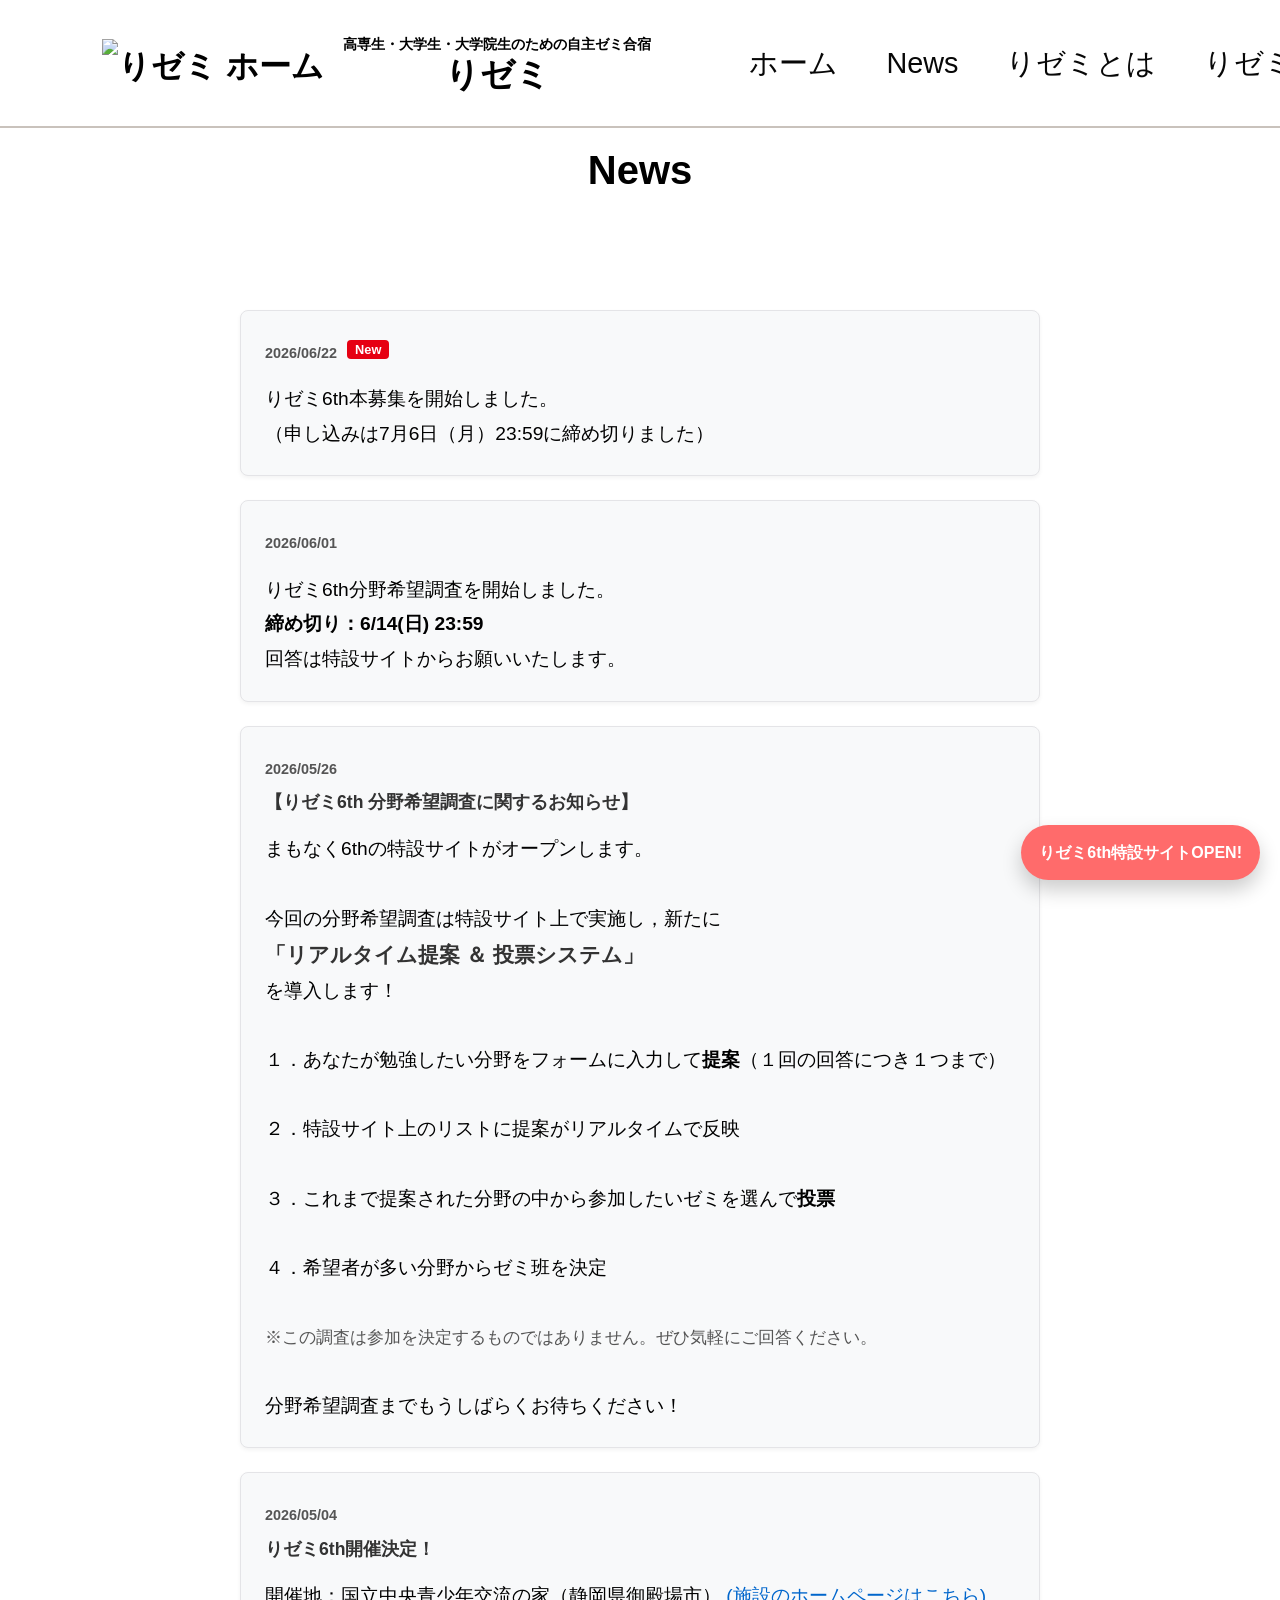
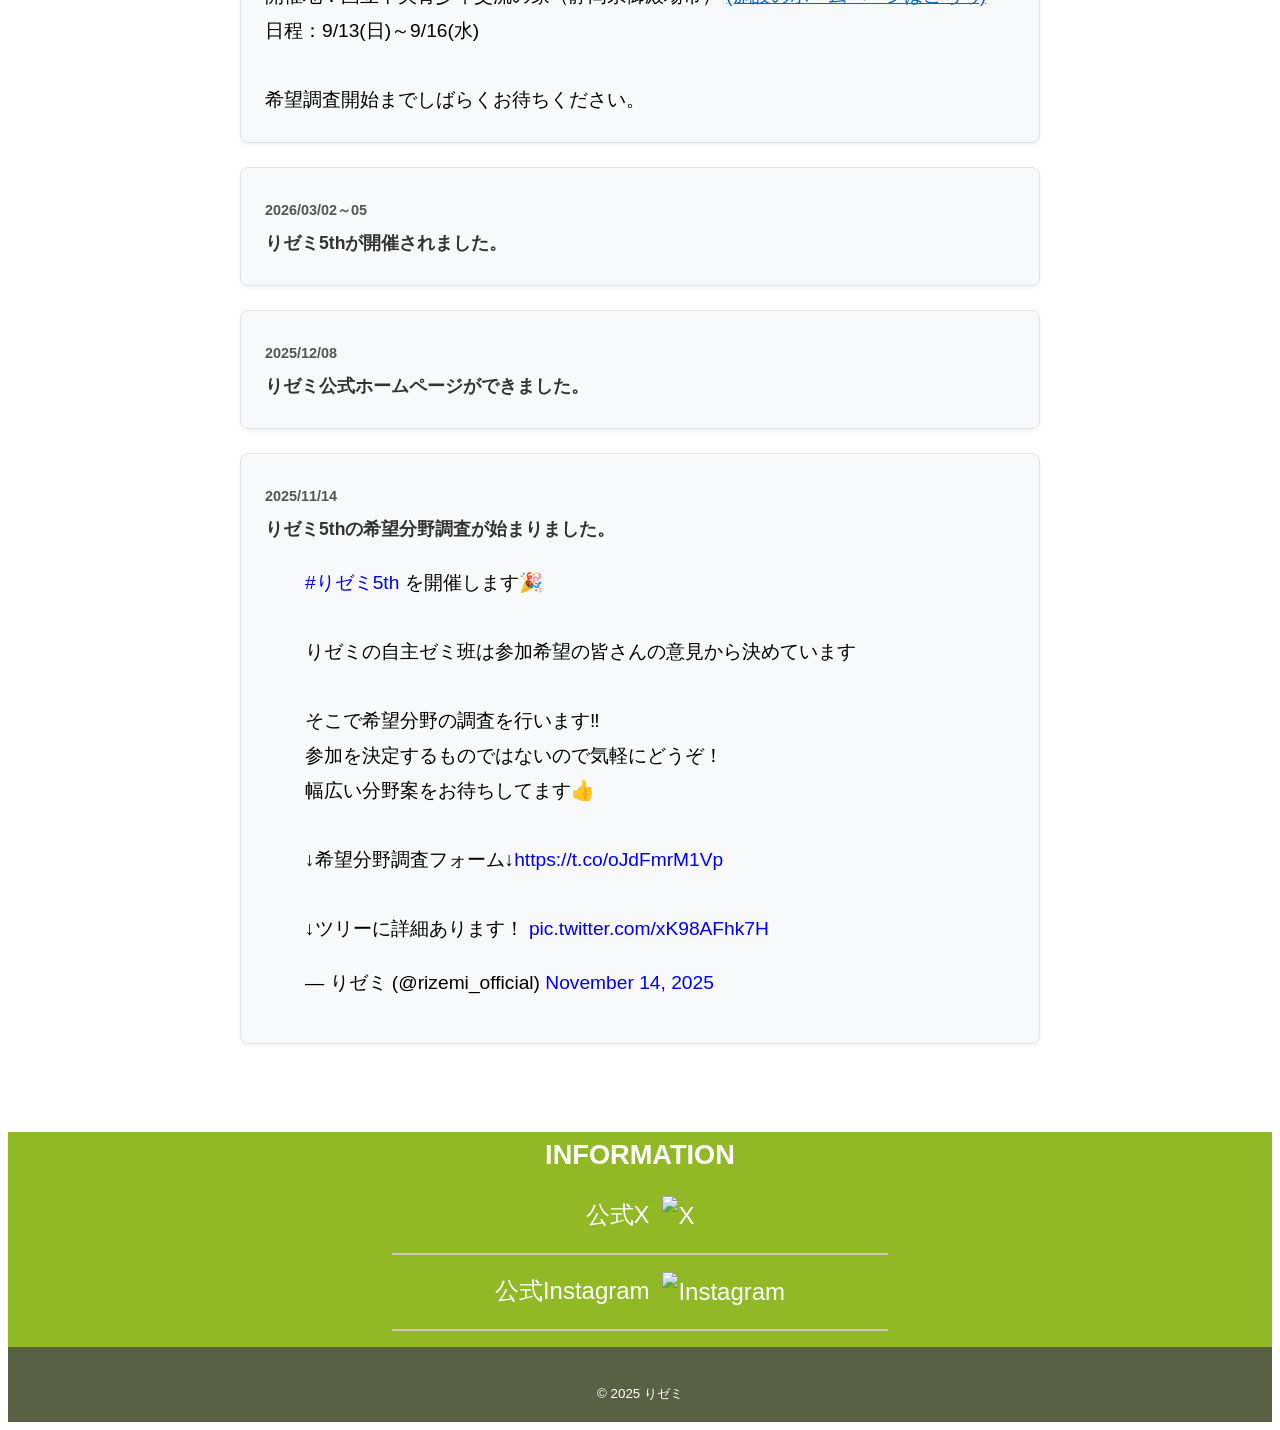
==== commit e65ca527: "本募集終了後 Removed the application instructions and added a deadline notice." ====
--- a/news.html
+++ b/news.html
@@ -82,11 +82,7 @@
                     <span style="color: #555; font-weight: bold; font-size: 0.9rem;">2026/06/22</span><br>
                     <p style="margin-top: 0.8rem; margin-bottom: 0; line-height: 1.8;">
                         りゼミ6th本募集を開始しました。<br>
-                        お申し込みは特設サイトからお願いいたします。
-                    </p>
-                    <div style="margin-top: 1.2rem;">
-                        <a href="r6_sp.html" class="btn" style="font-size: 1rem; padding: 0.5rem 1.5rem; margin-bottom: 0;">特設サイトへ</a>
-                    </div>
+                        （申し込みは7月6日（月）23:59に締め切りました）
                 </li>
 
                 <li style="background: #f8f9fa; border: 1px solid #e4e4e7; border-radius: 8px; padding: 1.5rem; margin-bottom: 1.5rem; box-shadow: 0 2px 4px rgba(0,0,0,0.05);">
